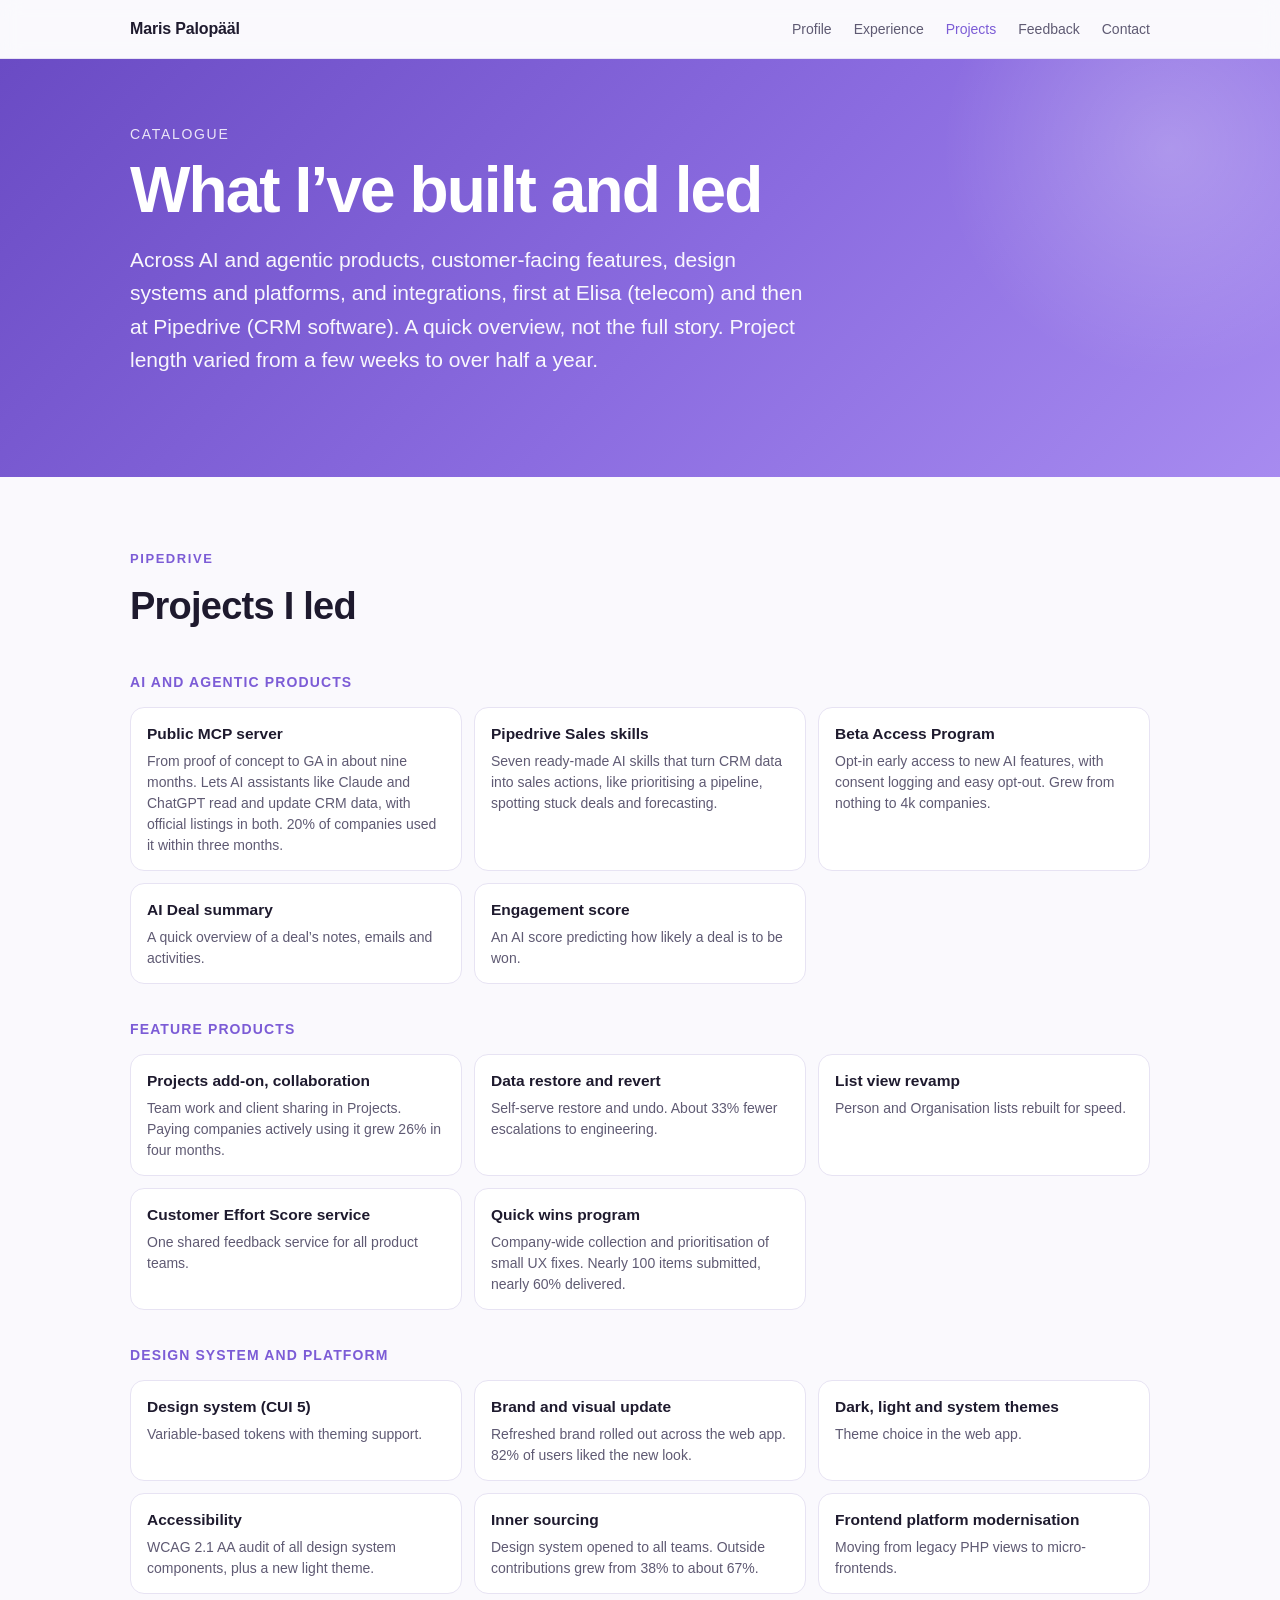
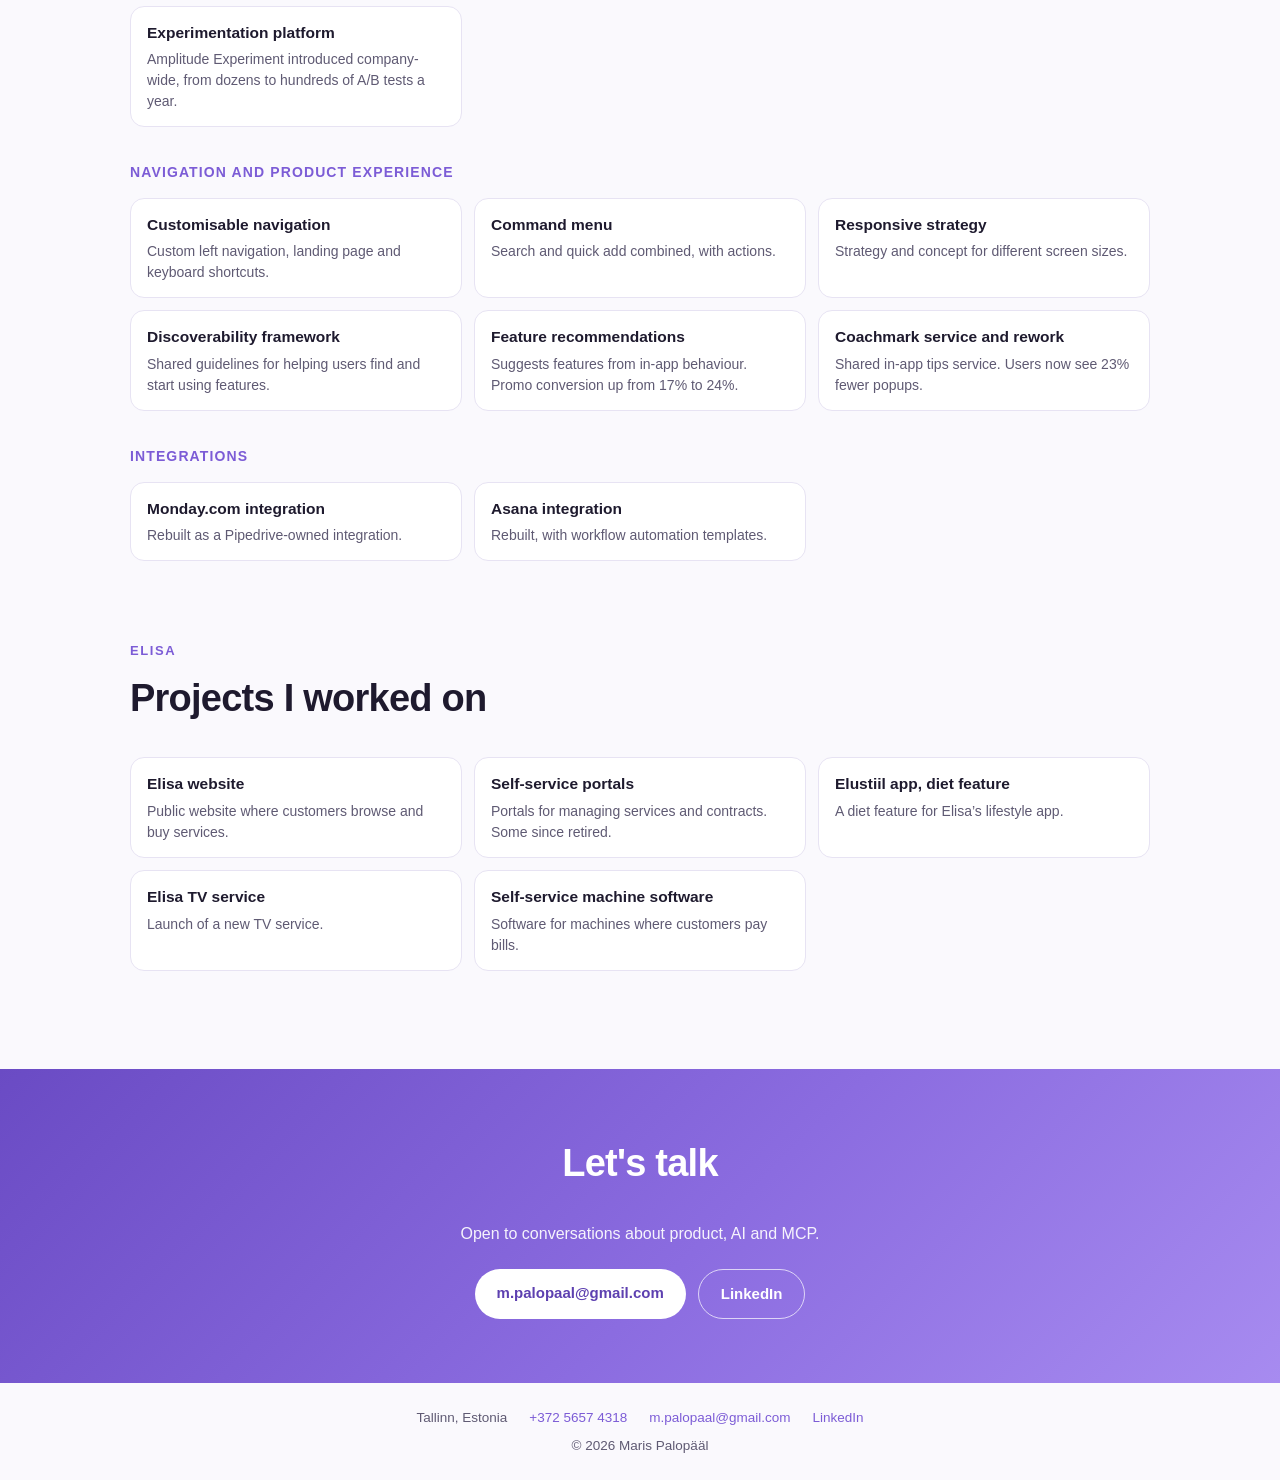
==== projects.html @ 15e2ba0c "Add Projects catalogue page and nav link Co-Authored-By: Claude Sonnet 5.5 <noreply@anthropic.com>" ====
<!doctype html>
<html lang="en">
<head>
<meta charset="utf-8">
<meta name="viewport" content="width=device-width, initial-scale=1">
<title>Projects · Maris Palopääl</title>
<meta name="description" content="An overview of the projects Maris Palopääl led at Pipedrive and worked on at Elisa.">
<link rel="stylesheet" href="styles.css">
</head>
<body>

<nav class="nav">
  <div class="wrap">
    <a class="brand" href="index.html">Maris Palopääl</a>
    <ul>
      <li><a href="index.html#profile">Profile</a></li>
      <li><a href="index.html#experience">Experience</a></li>
      <li><a href="projects.html" aria-current="page" class="active">Projects</a></li>
      <li><a href="index.html#feedback">Feedback</a></li>
      <li><a href="index.html#contact">Contact</a></li>
    </ul>
  </div>
</nav>

<header class="hero page-hero">
  <div class="wrap">
    <div class="eyebrow">Catalogue</div>
    <h1>What I’ve built and led</h1>
    <p class="lead">Across AI and agentic products, customer-facing features, design systems and platforms, and integrations, first at Elisa (telecom) and then at Pipedrive (CRM software). A quick overview, not the full story. Project length varied from a few weeks to over half a year.</p>
  </div>
</header>

<main class="wrap">

  <section>
    <div class="kicker">Pipedrive</div>
    <h2>Projects I led</h2>

    <h3 class="group">AI and agentic products</h3>
    <div class="cat">
      <article class="item"><b>Public MCP server</b><p>From proof of concept to GA in about nine months. Lets AI assistants like Claude and ChatGPT read and update CRM data, with official listings in both. 20% of companies used it within three months.</p></article>
      <article class="item"><b>Pipedrive Sales skills</b><p>Seven ready-made AI skills that turn CRM data into sales actions, like prioritising a pipeline, spotting stuck deals and forecasting.</p></article>
      <article class="item"><b>Beta Access Program</b><p>Opt-in early access to new AI features, with consent logging and easy opt-out. Grew from nothing to 4k companies.</p></article>
      <article class="item"><b>AI Deal summary</b><p>A quick overview of a deal’s notes, emails and activities.</p></article>
      <article class="item"><b>Engagement score</b><p>An AI score predicting how likely a deal is to be won.</p></article>
    </div>

    <h3 class="group">Feature products</h3>
    <div class="cat">
      <article class="item"><b>Projects add-on, collaboration</b><p>Team work and client sharing in Projects. Paying companies actively using it grew 26% in four months.</p></article>
      <article class="item"><b>Data restore and revert</b><p>Self-serve restore and undo. About 33% fewer escalations to engineering.</p></article>
      <article class="item"><b>List view revamp</b><p>Person and Organisation lists rebuilt for speed.</p></article>
      <article class="item"><b>Customer Effort Score service</b><p>One shared feedback service for all product teams.</p></article>
      <article class="item"><b>Quick wins program</b><p>Company-wide collection and prioritisation of small UX fixes. Nearly 100 items submitted, nearly 60% delivered.</p></article>
    </div>

    <h3 class="group">Design system and platform</h3>
    <div class="cat">
      <article class="item"><b>Design system (CUI 5)</b><p>Variable-based tokens with theming support.</p></article>
      <article class="item"><b>Brand and visual update</b><p>Refreshed brand rolled out across the web app. 82% of users liked the new look.</p></article>
      <article class="item"><b>Dark, light and system themes</b><p>Theme choice in the web app.</p></article>
      <article class="item"><b>Accessibility</b><p>WCAG 2.1 AA audit of all design system components, plus a new light theme.</p></article>
      <article class="item"><b>Inner sourcing</b><p>Design system opened to all teams. Outside contributions grew from 38% to about 67%.</p></article>
      <article class="item"><b>Frontend platform modernisation</b><p>Moving from legacy PHP views to micro-frontends.</p></article>
      <article class="item"><b>Experimentation platform</b><p>Amplitude Experiment introduced company-wide, from dozens to hundreds of A/B tests a year.</p></article>
    </div>

    <h3 class="group">Navigation and product experience</h3>
    <div class="cat">
      <article class="item"><b>Customisable navigation</b><p>Custom left navigation, landing page and keyboard shortcuts.</p></article>
      <article class="item"><b>Command menu</b><p>Search and quick add combined, with actions.</p></article>
      <article class="item"><b>Responsive strategy</b><p>Strategy and concept for different screen sizes.</p></article>
      <article class="item"><b>Discoverability framework</b><p>Shared guidelines for helping users find and start using features.</p></article>
      <article class="item"><b>Feature recommendations</b><p>Suggests features from in-app behaviour. Promo conversion up from 17% to 24%.</p></article>
      <article class="item"><b>Coachmark service and rework</b><p>Shared in-app tips service. Users now see 23% fewer popups.</p></article>
    </div>

    <h3 class="group">Integrations</h3>
    <div class="cat">
      <article class="item"><b>Monday.com integration</b><p>Rebuilt as a Pipedrive-owned integration.</p></article>
      <article class="item"><b>Asana integration</b><p>Rebuilt, with workflow automation templates.</p></article>
    </div>
  </section>

  <section>
    <div class="kicker">Elisa</div>
    <h2>Projects I worked on</h2>
    <div class="cat">
      <article class="item"><b>Elisa website</b><p>Public website where customers browse and buy services.</p></article>
      <article class="item"><b>Self-service portals</b><p>Portals for managing services and contracts. Some since retired.</p></article>
      <article class="item"><b>Elustiil app, diet feature</b><p>A diet feature for Elisa’s lifestyle app.</p></article>
      <article class="item"><b>Elisa TV service</b><p>Launch of a new TV service.</p></article>
      <article class="item"><b>Self-service machine software</b><p>Software for machines where customers pay bills.</p></article>
    </div>
  </section>

</main>

<section class="contact" id="contact">
  <div class="wrap">
    <h2>Let's talk</h2>
    <p>Open to conversations about product, AI and MCP.</p>
    <div class="btns" style="justify-content:center">
      <a class="btn" href="mailto:m.palopaal@gmail.com">m.palopaal@gmail.com</a>
      <a class="btn ghost" href="https://www.linkedin.com/in/maris-palop%C3%A4%C3%A4l-7a1974b2/" target="_blank" rel="noopener">LinkedIn</a>
    </div>
  </div>
</section>

<footer class="foot">
  <div class="wrap">
    <div class="foot-links">
      <span>Tallinn, Estonia</span>
      <a href="tel:+37256574318">+372 5657 4318</a>
      <a href="mailto:m.palopaal@gmail.com">m.palopaal@gmail.com</a>
      <a href="https://www.linkedin.com/in/maris-palop%C3%A4%C3%A4l-7a1974b2/" target="_blank" rel="noopener">LinkedIn</a>
    </div>
    <div>© 2026 Maris Palopääl</div>
  </div>
</footer>

</body>
</html>
---- styles.css ----
:root {
  --purple: #7c5cd6;
  --purple-deep: #5d40b0;
  --purple-light: #a58cee;
  --ink: #1e1a2e;
  --muted: #5f5a73;
  --bg: #faf9fd;
  --card: #ffffff;
  --line: #e7e3f3;
  --grad: linear-gradient(135deg, #6a4bc4 0%, #8b6ce0 55%, #a78bf0 100%);
  --grad-soft: linear-gradient(135deg, rgba(124, 92, 214, 0.1), rgba(167, 139, 240, 0.16));
  --radius: 18px;
  --max: 1060px;
}

@media (prefers-color-scheme: dark) {
  :root {
    --ink: #f1eefc;
    --muted: #b4aecb;
    --bg: #15121f;
    --card: #1e1a2e;
    --line: #2f2946;
    --grad-soft: linear-gradient(135deg, rgba(124, 92, 214, 0.22), rgba(167, 139, 240, 0.12));
  }
}

* { box-sizing: border-box; }
html { scroll-behavior: smooth; }
body {
  margin: 0;
  background: var(--bg);
  color: var(--ink);
  font-family: -apple-system, BlinkMacSystemFont, "Inter", "Segoe UI", Roboto, sans-serif;
  line-height: 1.6;
  -webkit-font-smoothing: antialiased;
}
a { color: var(--purple); text-decoration: none; }
a:hover { text-decoration: underline; }
.wrap { max-width: var(--max); margin: 0 auto; padding: 0 20px; }

/* Nav */
.nav {
  position: sticky; top: 0; z-index: 10;
  background: color-mix(in srgb, var(--bg) 85%, transparent);
  backdrop-filter: blur(10px);
  border-bottom: 1px solid var(--line);
}
.nav .wrap { display: flex; align-items: center; justify-content: space-between; height: 58px; }
.nav .brand { font-weight: 700; letter-spacing: -0.01em; color: var(--ink); }
.nav ul { display: flex; gap: 22px; list-style: none; margin: 0; padding: 0; }
.nav ul a { color: var(--muted); font-size: 14px; font-weight: 500; }
.nav ul a:hover { color: var(--purple); text-decoration: none; }

/* Hero */
.hero {
  background: var(--grad);
  color: #fff;
  padding: 88px 0 120px;
  position: relative;
  overflow: hidden;
}
.hero::after {
  content: "";
  position: absolute; right: -120px; top: -140px;
  width: 460px; height: 460px; border-radius: 50%;
  background: radial-gradient(circle, rgba(255,255,255,0.22), transparent 70%);
}
.hero-grid { display: grid; grid-template-columns: 1fr 300px; gap: 48px; align-items: center; position: relative; z-index: 1; }
.portrait {
  width: 300px; height: 300px; border-radius: 50%;
  object-fit: cover; object-position: 50% 28%;
  border: 5px solid rgba(255,255,255,0.85);
  box-shadow: 0 20px 50px rgba(30, 20, 70, 0.35);
}
@media (max-width: 760px) {
  .hero-grid { grid-template-columns: 1fr; gap: 28px; }
  .portrait { order: -1; width: 160px; height: 160px; }
}
.hero .eyebrow { font-size: 14px; letter-spacing: 0.12em; text-transform: uppercase; opacity: 0.85; }
.hero h1 { font-size: clamp(38px, 6vw, 64px); line-height: 1.05; margin: 12px 0 18px; letter-spacing: -0.03em; }
.hero p.lead { font-size: clamp(17px, 2vw, 21px); max-width: 680px; opacity: 0.95; margin: 0 0 28px; }
.btns { display: flex; flex-wrap: wrap; gap: 12px; }
.btn {
  display: inline-block; padding: 12px 22px; border-radius: 999px;
  font-weight: 600; font-size: 15px;
  background: #fff; color: var(--purple-deep);
}
.btn:hover { text-decoration: none; transform: translateY(-1px); }
.btn.ghost { background: transparent; color: #fff; border: 1.5px solid rgba(255,255,255,0.7); }

/* Stats */
.stats {
  margin-top: -64px; position: relative; z-index: 2;
  display: grid; grid-template-columns: repeat(auto-fit, minmax(160px, 1fr)); gap: 14px;
}
.stat {
  background: var(--card); border: 1px solid var(--line); border-radius: var(--radius);
  padding: 20px 18px; box-shadow: 0 10px 30px rgba(93, 64, 176, 0.1);
}
.stat b {
  display: block; font-size: 30px; line-height: 1.1; letter-spacing: -0.02em;
  background: var(--grad); -webkit-background-clip: text; background-clip: text; color: transparent;
}
.stat span { font-size: 13.5px; color: var(--muted); display: block; margin-top: 6px; }

/* Sections */
section { padding: 72px 0 8px; }
.kicker { font-size: 13px; letter-spacing: 0.12em; text-transform: uppercase; color: var(--purple); font-weight: 700; }
h2 { font-size: clamp(28px, 4vw, 38px); letter-spacing: -0.02em; margin: 6px 0 28px; }
.about { display: grid; grid-template-columns: 1.4fr 1fr; gap: 36px; align-items: start; }
.about p { margin: 0 0 14px; color: var(--muted); font-size: 17px; }
.chips { display: flex; flex-wrap: wrap; gap: 8px; }
.chip {
  padding: 6px 13px; border-radius: 999px; font-size: 13.5px; font-weight: 500;
  background: var(--grad-soft); color: var(--purple-deep); border: 1px solid var(--line);
}
@media (prefers-color-scheme: dark) { .chip { color: var(--purple-light); } }

/* Project cards */
.grid { display: grid; grid-template-columns: repeat(auto-fit, minmax(310px, 1fr)); gap: 20px; }
.card {
  background: var(--card); border: 1px solid var(--line); border-radius: var(--radius);
  padding: 26px; display: flex; flex-direction: column; gap: 12px;
  transition: box-shadow .2s, transform .2s;
}
.card:hover { box-shadow: 0 14px 34px rgba(93, 64, 176, 0.14); transform: translateY(-2px); }
.card.featured { grid-column: 1 / -1; background: var(--grad-soft); border-color: rgba(124,92,214,0.3); }
.card .meta { font-size: 13px; color: var(--purple); font-weight: 600; }
.card h3 { margin: 0; font-size: 22px; letter-spacing: -0.015em; }
.card p { margin: 0; color: var(--muted); }
.card ul { margin: 0; padding-left: 18px; color: var(--muted); font-size: 15px; }
.card li { margin-bottom: 5px; }
.metrics { display: flex; flex-wrap: wrap; gap: 10px; }
.metric {
  background: var(--grad); color: #fff; border-radius: 12px; padding: 8px 14px; font-size: 13.5px;
}
.metric b { font-size: 18px; display: block; line-height: 1.2; }
.featured .cols { display: grid; grid-template-columns: 1fr 1fr; gap: 24px; }
.featured h4 { margin: 0 0 8px; font-size: 14px; text-transform: uppercase; letter-spacing: 0.08em; color: var(--purple); }
details summary { cursor: pointer; color: var(--purple); font-weight: 600; font-size: 14.5px; }
details[open] summary { margin-bottom: 8px; }

/* Timeline */
.timeline { border-left: 2px solid var(--line); margin-left: 6px; padding-left: 28px; display: grid; gap: 30px; }
.job { position: relative; }
.job::before {
  content: ""; position: absolute; left: -37px; top: 7px; width: 14px; height: 14px; border-radius: 50%;
  background: var(--grad); box-shadow: 0 0 0 4px var(--bg);
}
.job .when { font-size: 13.5px; color: var(--purple); font-weight: 600; }
.job h3 { margin: 2px 0 2px; font-size: 20px; }
.job .org { color: var(--muted); font-size: 15px; margin-bottom: 8px; }
.job p, .job li { color: var(--muted); font-size: 15.5px; }
.job ul { padding-left: 18px; margin: 8px 0 0; }

/* Feedback */
.quotes { display: grid; grid-template-columns: repeat(auto-fit, minmax(310px, 1fr)); gap: 20px; }
blockquote {
  margin: 0; background: var(--card); border: 1px solid var(--line); border-radius: var(--radius);
  padding: 24px 24px 20px; position: relative;
}
blockquote::before {
  content: "\201C"; position: absolute; top: 4px; left: 18px; font-size: 64px; line-height: 1;
  background: var(--grad); -webkit-background-clip: text; background-clip: text; color: transparent;
}
blockquote p { margin: 22px 0 14px; font-size: 16px; }
blockquote footer { font-size: 14px; color: var(--muted); }
blockquote footer b { color: var(--ink); display: block; }
blockquote.wide { grid-column: 1 / -1; background: var(--grad-soft); }

/* Posts */
.posts { display: flex; flex-wrap: wrap; gap: 20px; }
.posts .card { max-width: 420px; align-items: flex-start; }
.snap { width: 100%; aspect-ratio: 16 / 10; object-fit: cover; display: block; border-radius: 12px; border: 1px solid var(--line); }
.snap.focus { object-position: 50% 40%; }
.btn.solid { background: var(--grad); color: #fff; }

/* Education */
.edu { display: grid; grid-template-columns: repeat(auto-fit, minmax(280px, 1fr)); gap: 20px; }

/* Footer */
.contact {
  margin: 90px 0 0; background: var(--grad); color: #fff; padding: 64px 0; text-align: center;
}
.contact h2 { margin-top: 0; }
.contact p { opacity: 0.92; margin: 0 0 22px; }
.foot { text-align: center; font-size: 13.5px; color: var(--muted); padding: 24px 0; }
.foot-links { display: flex; flex-wrap: wrap; justify-content: center; gap: 8px 22px; margin-bottom: 6px; }

@media (max-width: 760px) {
  .about, .featured .cols { grid-template-columns: 1fr; }
  .nav ul { gap: 12px; }
  .nav ul a { font-size: 13px; }
  .nav ul li:nth-child(n+5) { display: none; }
  .hero { padding: 64px 0 100px; }
}
blockquote p small { display:block; margin-top:6px; font-size:13.5px; color: var(--muted); }

/* Projects catalogue */
.nav ul a.active { color: var(--purple); }
.page-hero { padding: 64px 0 72px; }
.group { margin: 34px 0 14px; font-size: 14px; text-transform: uppercase; letter-spacing: 0.08em; color: var(--purple); }
.cat { display: grid; grid-template-columns: repeat(auto-fill, minmax(260px, 1fr)); gap: 12px; }
.item { background: var(--card); border: 1px solid var(--line); border-radius: 14px; padding: 14px 16px; }
.item b { display: block; font-size: 15.5px; margin-bottom: 4px; }
.item p { margin: 0; color: var(--muted); font-size: 14px; line-height: 1.5; }
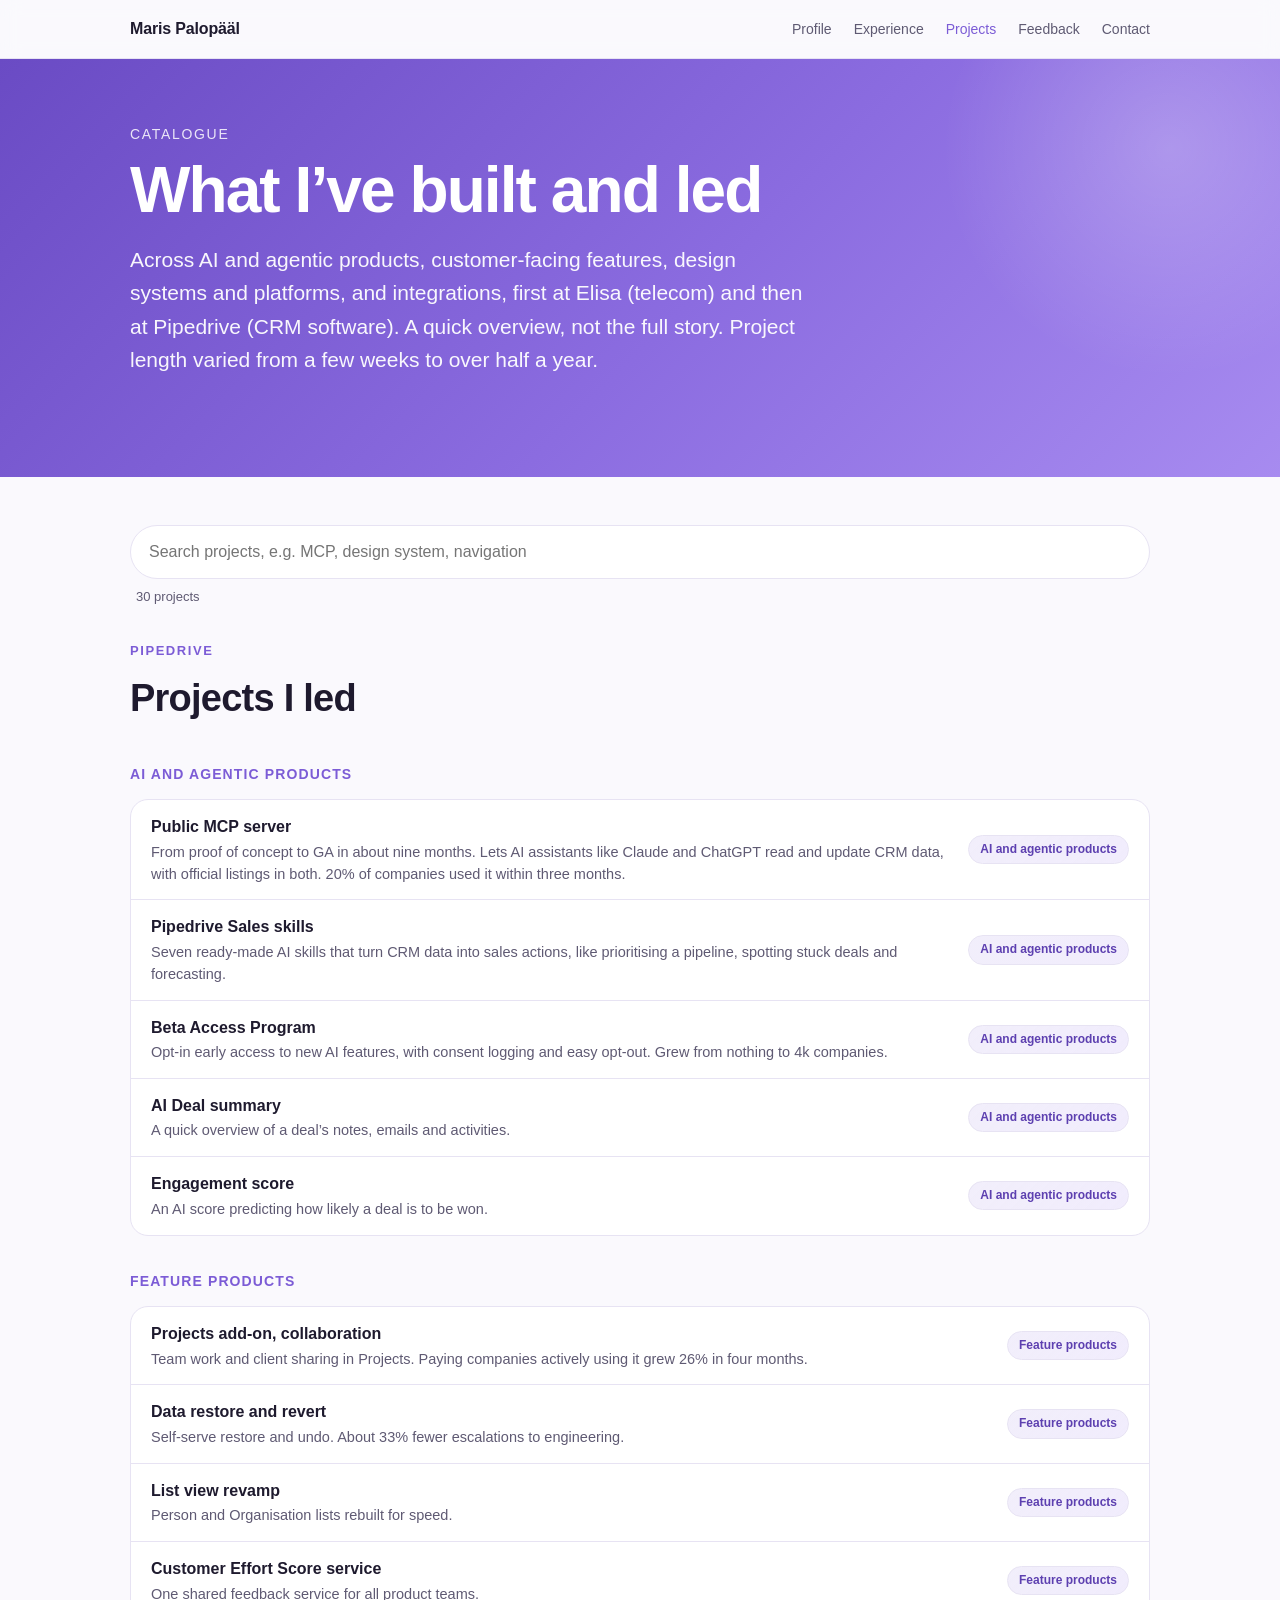
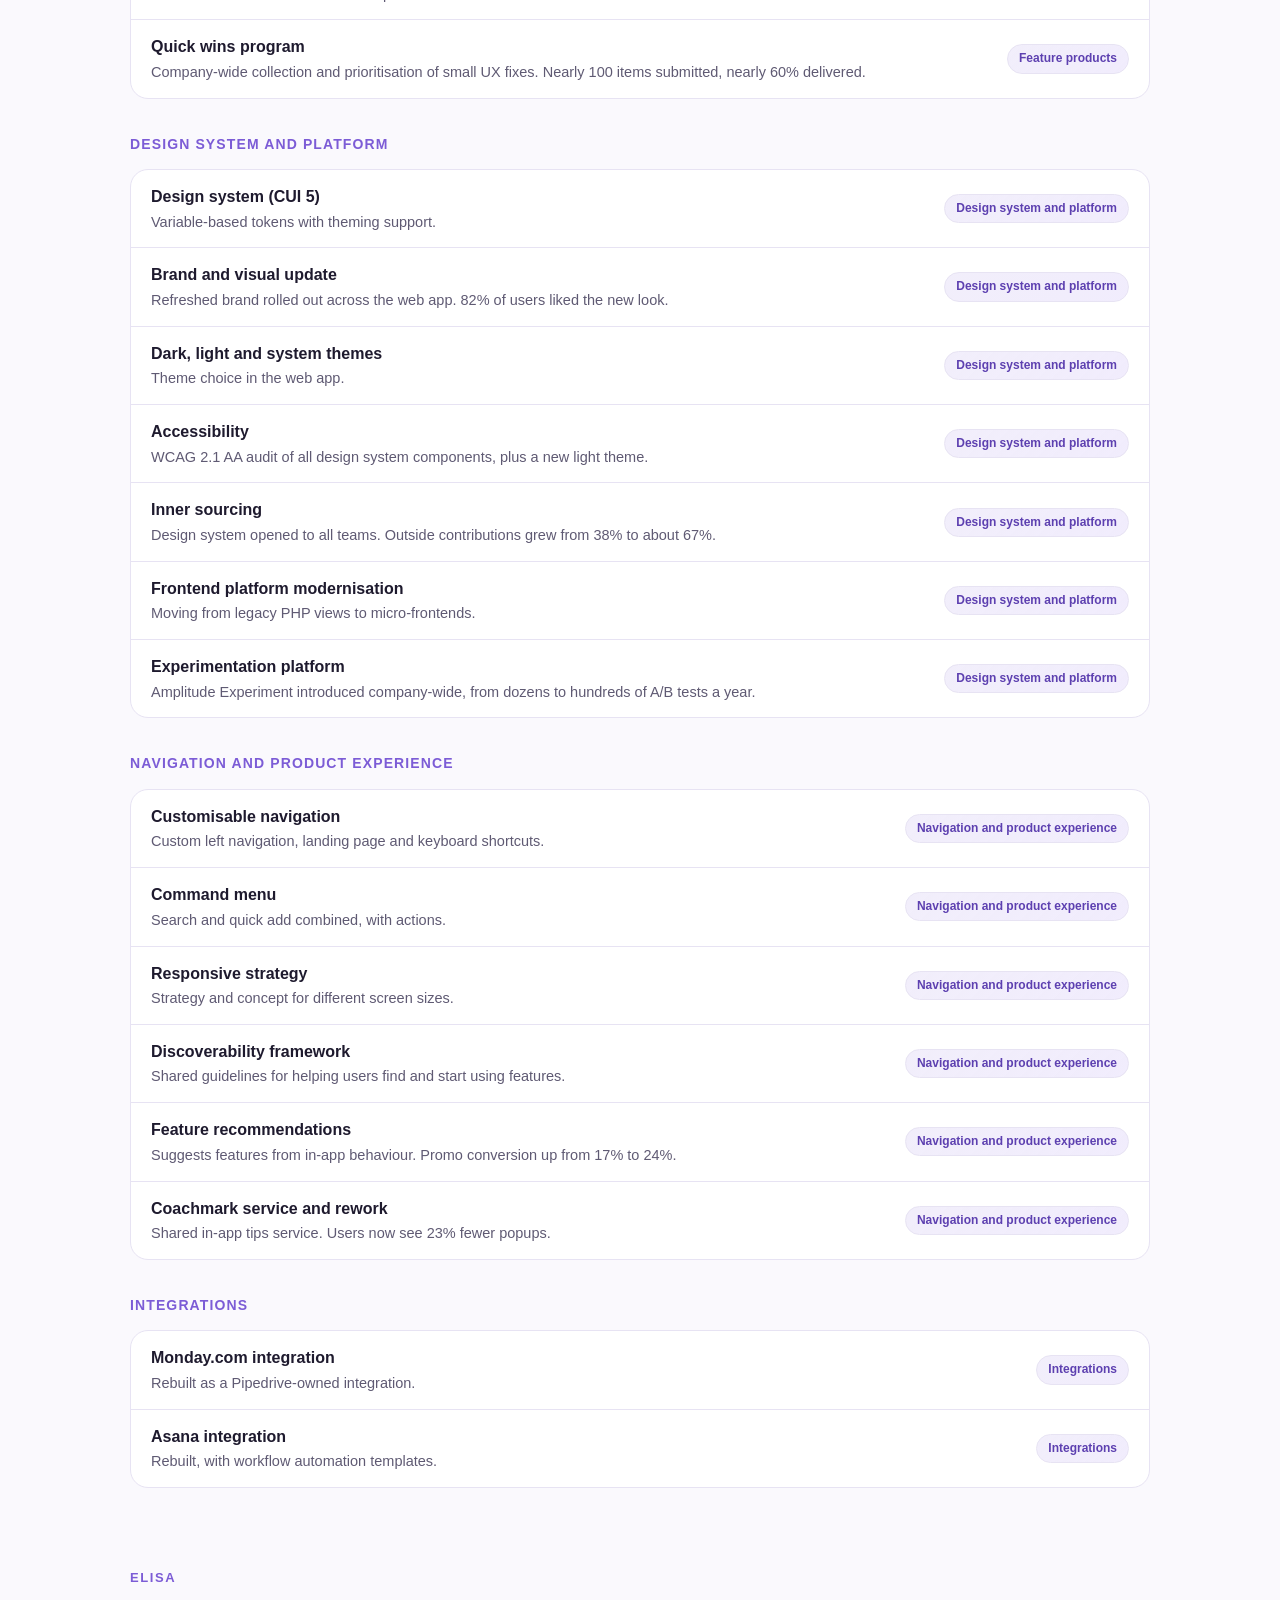
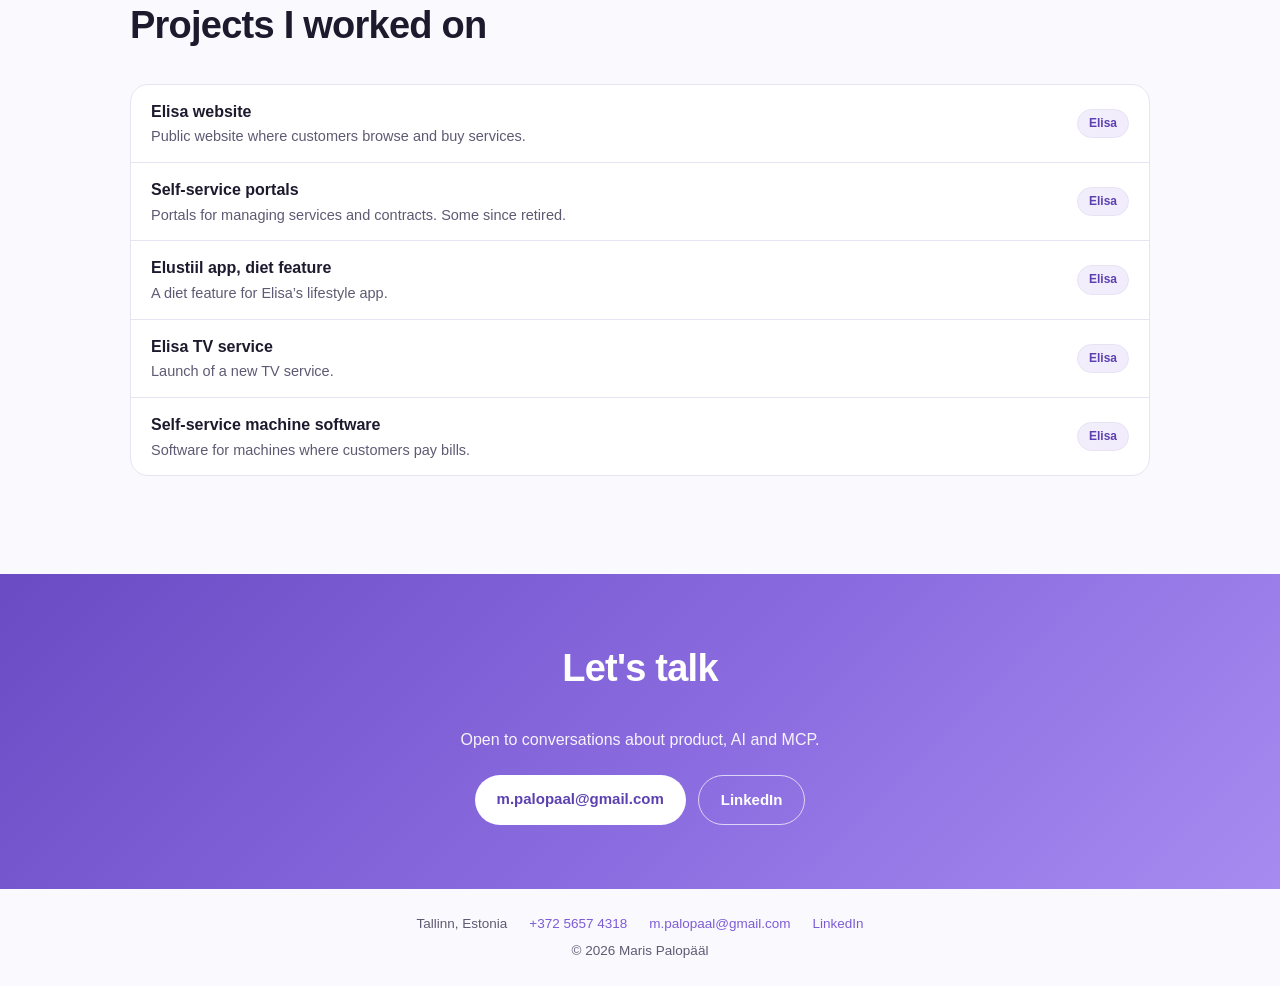
==== commit 6295fb94: "Projects page: listing layout with live search Co-Authored-By: Claude Sonnet 5.5 <noreply@anthropic." ====
--- a/projects.html
+++ b/projects.html
@@ -32,66 +32,81 @@
 
 <main class="wrap">
 
-  <section>
+  <div class="searchbar">
+    <input id="q" type="search" placeholder="Search projects, e.g. MCP, design system, navigation" aria-label="Search projects" autocomplete="off">
+    <div class="count" id="count" aria-live="polite"></div>
+  </div>
+
+  <section class="company">
     <div class="kicker">Pipedrive</div>
     <h2>Projects I led</h2>
 
+    <div class="block">
     <h3 class="group">AI and agentic products</h3>
-    <div class="cat">
-      <article class="item"><b>Public MCP server</b><p>From proof of concept to GA in about nine months. Lets AI assistants like Claude and ChatGPT read and update CRM data, with official listings in both. 20% of companies used it within three months.</p></article>
-      <article class="item"><b>Pipedrive Sales skills</b><p>Seven ready-made AI skills that turn CRM data into sales actions, like prioritising a pipeline, spotting stuck deals and forecasting.</p></article>
-      <article class="item"><b>Beta Access Program</b><p>Opt-in early access to new AI features, with consent logging and easy opt-out. Grew from nothing to 4k companies.</p></article>
-      <article class="item"><b>AI Deal summary</b><p>A quick overview of a deal’s notes, emails and activities.</p></article>
-      <article class="item"><b>Engagement score</b><p>An AI score predicting how likely a deal is to be won.</p></article>
+    <div class="list" role="list">
+      <article class="row" role="listitem"><div class="main"><b>Public MCP server</b><p>From proof of concept to GA in about nine months. Lets AI assistants like Claude and ChatGPT read and update CRM data, with official listings in both. 20% of companies used it within three months.</p></div><span class="tag">AI and agentic products</span></article>
+      <article class="row" role="listitem"><div class="main"><b>Pipedrive Sales skills</b><p>Seven ready-made AI skills that turn CRM data into sales actions, like prioritising a pipeline, spotting stuck deals and forecasting.</p></div><span class="tag">AI and agentic products</span></article>
+      <article class="row" role="listitem"><div class="main"><b>Beta Access Program</b><p>Opt-in early access to new AI features, with consent logging and easy opt-out. Grew from nothing to 4k companies.</p></div><span class="tag">AI and agentic products</span></article>
+      <article class="row" role="listitem"><div class="main"><b>AI Deal summary</b><p>A quick overview of a deal’s notes, emails and activities.</p></div><span class="tag">AI and agentic products</span></article>
+      <article class="row" role="listitem"><div class="main"><b>Engagement score</b><p>An AI score predicting how likely a deal is to be won.</p></div><span class="tag">AI and agentic products</span></article>
+    </div>
     </div>
 
+    <div class="block">
     <h3 class="group">Feature products</h3>
-    <div class="cat">
-      <article class="item"><b>Projects add-on, collaboration</b><p>Team work and client sharing in Projects. Paying companies actively using it grew 26% in four months.</p></article>
-      <article class="item"><b>Data restore and revert</b><p>Self-serve restore and undo. About 33% fewer escalations to engineering.</p></article>
-      <article class="item"><b>List view revamp</b><p>Person and Organisation lists rebuilt for speed.</p></article>
-      <article class="item"><b>Customer Effort Score service</b><p>One shared feedback service for all product teams.</p></article>
-      <article class="item"><b>Quick wins program</b><p>Company-wide collection and prioritisation of small UX fixes. Nearly 100 items submitted, nearly 60% delivered.</p></article>
+    <div class="list" role="list">
+      <article class="row" role="listitem"><div class="main"><b>Projects add-on, collaboration</b><p>Team work and client sharing in Projects. Paying companies actively using it grew 26% in four months.</p></div><span class="tag">Feature products</span></article>
+      <article class="row" role="listitem"><div class="main"><b>Data restore and revert</b><p>Self-serve restore and undo. About 33% fewer escalations to engineering.</p></div><span class="tag">Feature products</span></article>
+      <article class="row" role="listitem"><div class="main"><b>List view revamp</b><p>Person and Organisation lists rebuilt for speed.</p></div><span class="tag">Feature products</span></article>
+      <article class="row" role="listitem"><div class="main"><b>Customer Effort Score service</b><p>One shared feedback service for all product teams.</p></div><span class="tag">Feature products</span></article>
+      <article class="row" role="listitem"><div class="main"><b>Quick wins program</b><p>Company-wide collection and prioritisation of small UX fixes. Nearly 100 items submitted, nearly 60% delivered.</p></div><span class="tag">Feature products</span></article>
+    </div>
     </div>
 
+    <div class="block">
     <h3 class="group">Design system and platform</h3>
-    <div class="cat">
-      <article class="item"><b>Design system (CUI 5)</b><p>Variable-based tokens with theming support.</p></article>
-      <article class="item"><b>Brand and visual update</b><p>Refreshed brand rolled out across the web app. 82% of users liked the new look.</p></article>
-      <article class="item"><b>Dark, light and system themes</b><p>Theme choice in the web app.</p></article>
-      <article class="item"><b>Accessibility</b><p>WCAG 2.1 AA audit of all design system components, plus a new light theme.</p></article>
-      <article class="item"><b>Inner sourcing</b><p>Design system opened to all teams. Outside contributions grew from 38% to about 67%.</p></article>
-      <article class="item"><b>Frontend platform modernisation</b><p>Moving from legacy PHP views to micro-frontends.</p></article>
-      <article class="item"><b>Experimentation platform</b><p>Amplitude Experiment introduced company-wide, from dozens to hundreds of A/B tests a year.</p></article>
+    <div class="list" role="list">
+      <article class="row" role="listitem"><div class="main"><b>Design system (CUI 5)</b><p>Variable-based tokens with theming support.</p></div><span class="tag">Design system and platform</span></article>
+      <article class="row" role="listitem"><div class="main"><b>Brand and visual update</b><p>Refreshed brand rolled out across the web app. 82% of users liked the new look.</p></div><span class="tag">Design system and platform</span></article>
+      <article class="row" role="listitem"><div class="main"><b>Dark, light and system themes</b><p>Theme choice in the web app.</p></div><span class="tag">Design system and platform</span></article>
+      <article class="row" role="listitem"><div class="main"><b>Accessibility</b><p>WCAG 2.1 AA audit of all design system components, plus a new light theme.</p></div><span class="tag">Design system and platform</span></article>
+      <article class="row" role="listitem"><div class="main"><b>Inner sourcing</b><p>Design system opened to all teams. Outside contributions grew from 38% to about 67%.</p></div><span class="tag">Design system and platform</span></article>
+      <article class="row" role="listitem"><div class="main"><b>Frontend platform modernisation</b><p>Moving from legacy PHP views to micro-frontends.</p></div><span class="tag">Design system and platform</span></article>
+      <article class="row" role="listitem"><div class="main"><b>Experimentation platform</b><p>Amplitude Experiment introduced company-wide, from dozens to hundreds of A/B tests a year.</p></div><span class="tag">Design system and platform</span></article>
+    </div>
     </div>
 
+    <div class="block">
     <h3 class="group">Navigation and product experience</h3>
-    <div class="cat">
-      <article class="item"><b>Customisable navigation</b><p>Custom left navigation, landing page and keyboard shortcuts.</p></article>
-      <article class="item"><b>Command menu</b><p>Search and quick add combined, with actions.</p></article>
-      <article class="item"><b>Responsive strategy</b><p>Strategy and concept for different screen sizes.</p></article>
-      <article class="item"><b>Discoverability framework</b><p>Shared guidelines for helping users find and start using features.</p></article>
-      <article class="item"><b>Feature recommendations</b><p>Suggests features from in-app behaviour. Promo conversion up from 17% to 24%.</p></article>
-      <article class="item"><b>Coachmark service and rework</b><p>Shared in-app tips service. Users now see 23% fewer popups.</p></article>
+    <div class="list" role="list">
+      <article class="row" role="listitem"><div class="main"><b>Customisable navigation</b><p>Custom left navigation, landing page and keyboard shortcuts.</p></div><span class="tag">Navigation and product experience</span></article>
+      <article class="row" role="listitem"><div class="main"><b>Command menu</b><p>Search and quick add combined, with actions.</p></div><span class="tag">Navigation and product experience</span></article>
+      <article class="row" role="listitem"><div class="main"><b>Responsive strategy</b><p>Strategy and concept for different screen sizes.</p></div><span class="tag">Navigation and product experience</span></article>
+      <article class="row" role="listitem"><div class="main"><b>Discoverability framework</b><p>Shared guidelines for helping users find and start using features.</p></div><span class="tag">Navigation and product experience</span></article>
+      <article class="row" role="listitem"><div class="main"><b>Feature recommendations</b><p>Suggests features from in-app behaviour. Promo conversion up from 17% to 24%.</p></div><span class="tag">Navigation and product experience</span></article>
+      <article class="row" role="listitem"><div class="main"><b>Coachmark service and rework</b><p>Shared in-app tips service. Users now see 23% fewer popups.</p></div><span class="tag">Navigation and product experience</span></article>
+    </div>
     </div>
 
+    <div class="block">
     <h3 class="group">Integrations</h3>
-    <div class="cat">
-      <article class="item"><b>Monday.com integration</b><p>Rebuilt as a Pipedrive-owned integration.</p></article>
-      <article class="item"><b>Asana integration</b><p>Rebuilt, with workflow automation templates.</p></article>
+    <div class="list" role="list">
+      <article class="row" role="listitem"><div class="main"><b>Monday.com integration</b><p>Rebuilt as a Pipedrive-owned integration.</p></div><span class="tag">Integrations</span></article>
+      <article class="row" role="listitem"><div class="main"><b>Asana integration</b><p>Rebuilt, with workflow automation templates.</p></div><span class="tag">Integrations</span></article>
+    </div>
     </div>
   </section>
 
-  <section>
+  <section class="company">
     <div class="kicker">Elisa</div>
     <h2>Projects I worked on</h2>
-    <div class="cat">
-      <article class="item"><b>Elisa website</b><p>Public website where customers browse and buy services.</p></article>
-      <article class="item"><b>Self-service portals</b><p>Portals for managing services and contracts. Some since retired.</p></article>
-      <article class="item"><b>Elustiil app, diet feature</b><p>A diet feature for Elisa’s lifestyle app.</p></article>
-      <article class="item"><b>Elisa TV service</b><p>Launch of a new TV service.</p></article>
-      <article class="item"><b>Self-service machine software</b><p>Software for machines where customers pay bills.</p></article>
-    </div>
+    <div class="block"><div class="list" role="list">
+      <article class="row" role="listitem"><div class="main"><b>Elisa website</b><p>Public website where customers browse and buy services.</p></div><span class="tag">Elisa</span></article>
+      <article class="row" role="listitem"><div class="main"><b>Self-service portals</b><p>Portals for managing services and contracts. Some since retired.</p></div><span class="tag">Elisa</span></article>
+      <article class="row" role="listitem"><div class="main"><b>Elustiil app, diet feature</b><p>A diet feature for Elisa’s lifestyle app.</p></div><span class="tag">Elisa</span></article>
+      <article class="row" role="listitem"><div class="main"><b>Elisa TV service</b><p>Launch of a new TV service.</p></div><span class="tag">Elisa</span></article>
+      <article class="row" role="listitem"><div class="main"><b>Self-service machine software</b><p>Software for machines where customers pay bills.</p></div><span class="tag">Elisa</span></article>
+    </div></div>
   </section>
 
 </main>
@@ -119,5 +134,26 @@
   </div>
 </footer>
 
+<script>
+(function () {
+  var q = document.getElementById('q'), count = document.getElementById('count');
+  var rows = Array.prototype.slice.call(document.querySelectorAll('.row'));
+  function run() {
+    var t = q.value.trim().toLowerCase(), shown = 0;
+    rows.forEach(function (r) {
+      var hit = !t || (r.textContent + ' ' + r.closest('.company').querySelector('.kicker').textContent).toLowerCase().indexOf(t) > -1;
+      r.hidden = !hit; if (hit) shown++;
+    });
+    document.querySelectorAll('.block').forEach(function (b) {
+      b.hidden = !b.querySelector('.row:not([hidden])');
+    });
+    document.querySelectorAll('.company').forEach(function (c) {
+      c.hidden = !c.querySelector('.row:not([hidden])');
+    });
+    count.textContent = t ? shown + ' of ' + rows.length + ' projects' : rows.length + ' projects';
+  }
+  q.addEventListener('input', run); run();
+})();
+</script>
 </body>
 </html>
--- a/styles.css
+++ b/styles.css
@@ -200,7 +200,18 @@
 .nav ul a.active { color: var(--purple); }
 .page-hero { padding: 64px 0 72px; }
 .group { margin: 34px 0 14px; font-size: 14px; text-transform: uppercase; letter-spacing: 0.08em; color: var(--purple); }
-.cat { display: grid; grid-template-columns: repeat(auto-fill, minmax(260px, 1fr)); gap: 12px; }
-.item { background: var(--card); border: 1px solid var(--line); border-radius: 14px; padding: 14px 16px; }
-.item b { display: block; font-size: 15.5px; margin-bottom: 4px; }
-.item p { margin: 0; color: var(--muted); font-size: 14px; line-height: 1.5; }
+.searchbar { margin-top: 36px; position: sticky; top: 58px; z-index: 5; background: var(--bg); padding: 12px 0 10px; }
+#q { width: 100%; font: inherit; font-size: 16px; padding: 13px 18px; border-radius: 999px; border: 1.5px solid var(--line); background: var(--card); color: var(--ink); }
+#q:focus { outline: none; border-color: var(--purple); box-shadow: 0 0 0 4px rgba(124, 92, 214, 0.15); }
+.count { font-size: 13px; color: var(--muted); margin: 8px 6px 0; }
+.page-hero + main section:first-of-type { padding-top: 24px; }
+.list { background: var(--card); border: 1px solid var(--line); border-radius: var(--radius); overflow: hidden; }
+.row { display: flex; align-items: center; justify-content: space-between; gap: 18px; padding: 14px 20px; border-top: 1px solid var(--line); transition: background .15s; }
+.row:first-child { border-top: 0; }
+.row:hover { background: var(--grad-soft); }
+.row b { display: block; font-size: 16px; }
+.row p { margin: 2px 0 0; color: var(--muted); font-size: 14.5px; line-height: 1.5; }
+.tag { flex: none; font-size: 12px; font-weight: 600; padding: 4px 11px; border-radius: 999px; background: var(--grad-soft); color: var(--purple-deep); border: 1px solid var(--line); white-space: nowrap; }
+@media (prefers-color-scheme: dark) { .tag { color: var(--purple-light); } }
+[hidden] { display: none !important; }
+@media (max-width: 760px) { .row { flex-direction: column; align-items: flex-start; gap: 8px; } }
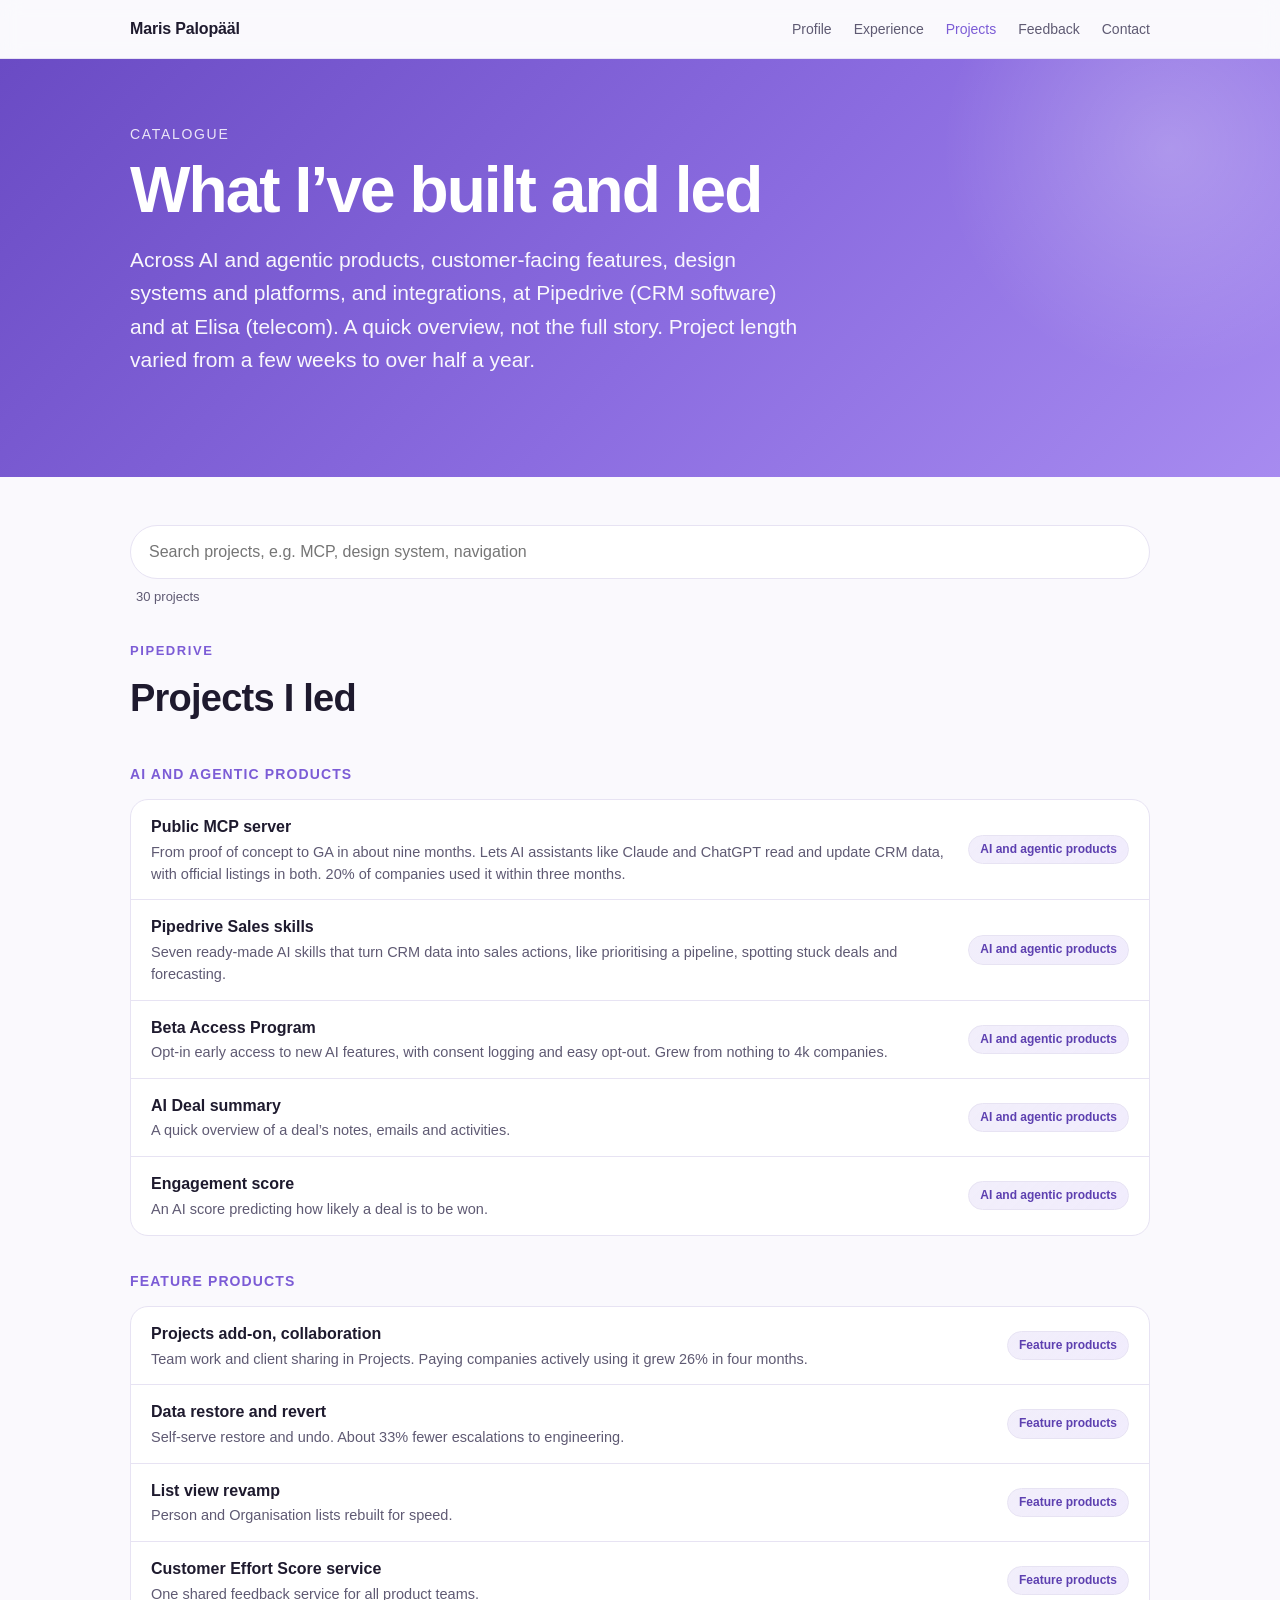
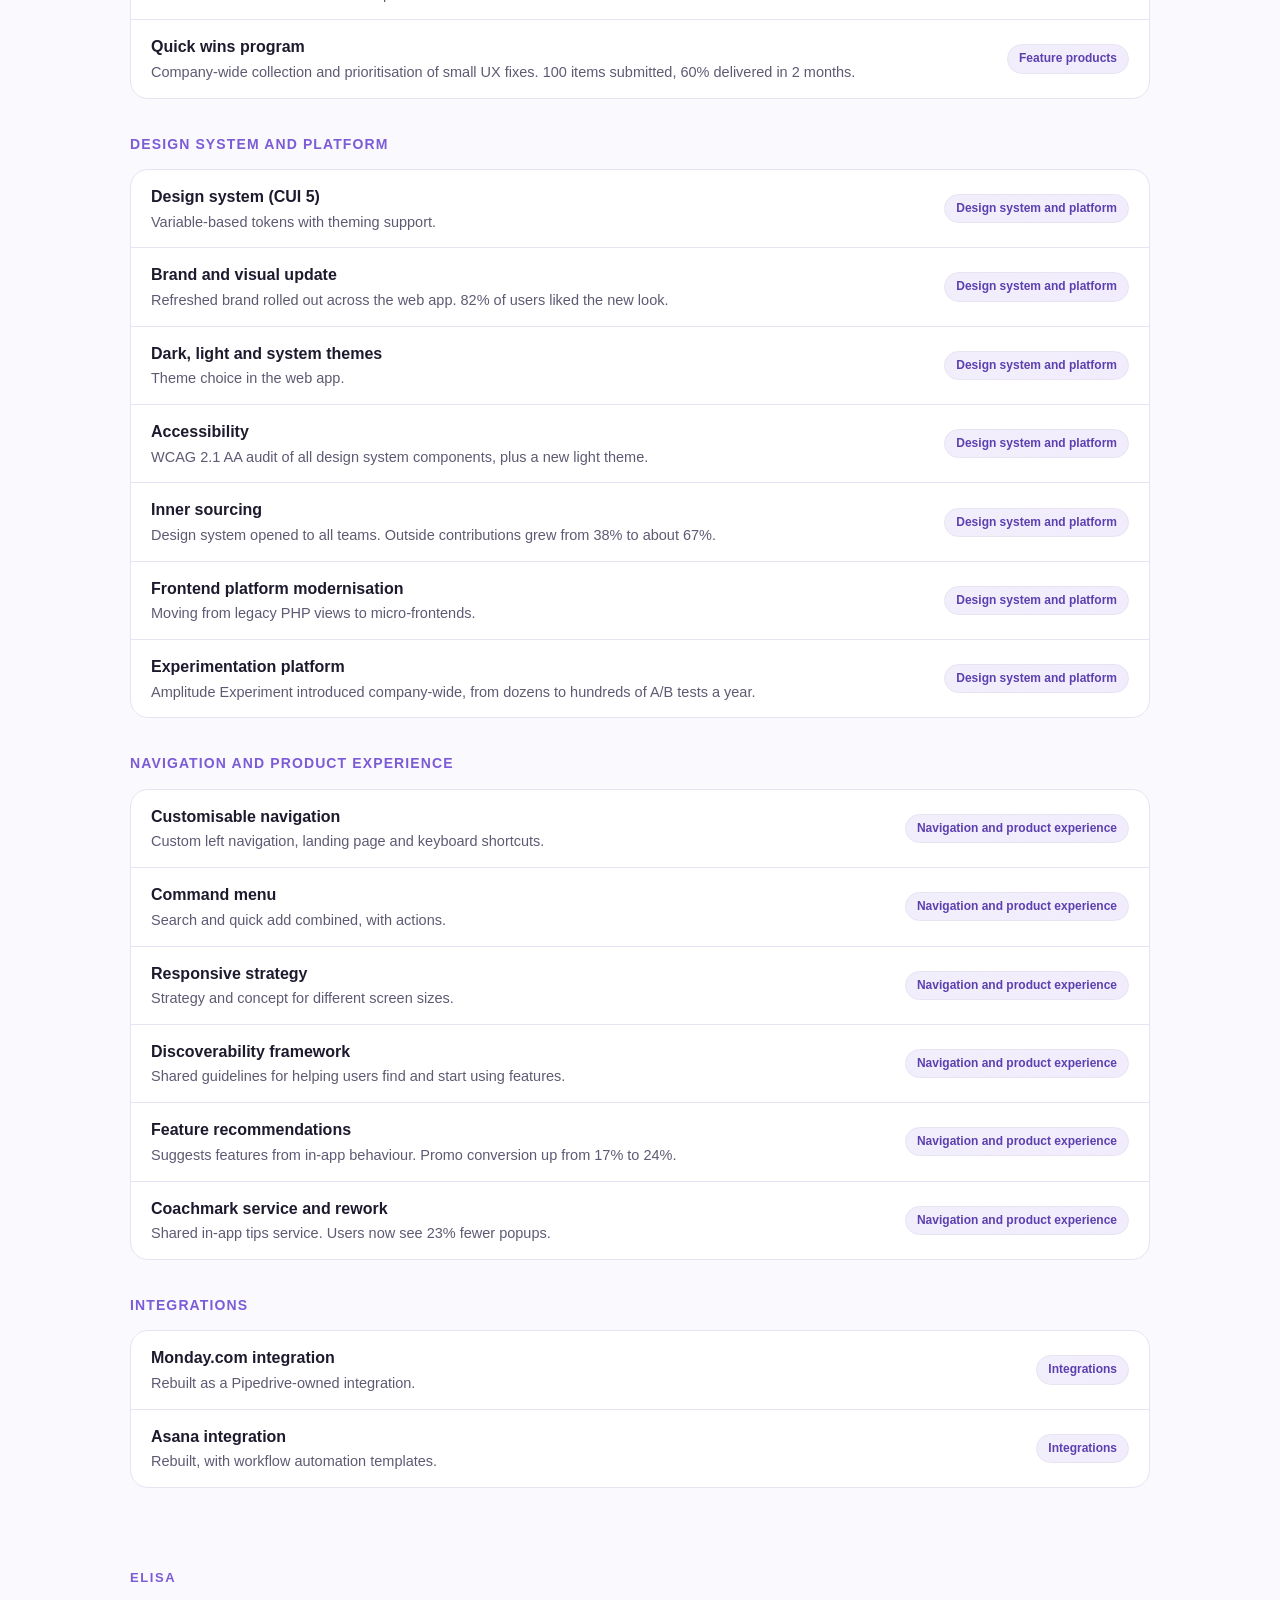
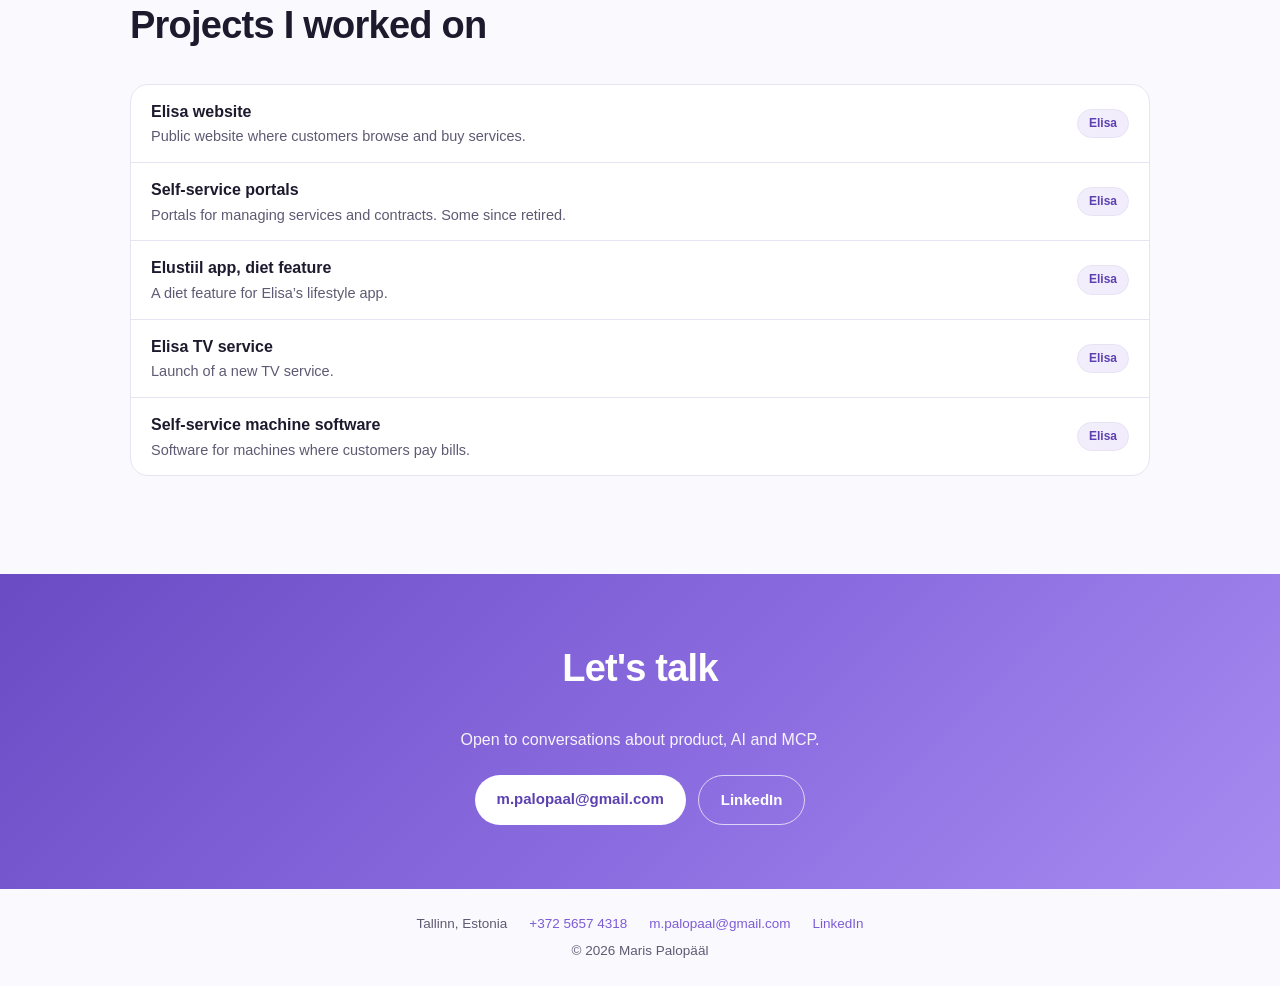
==== commit 107e3537: "New hero copy, remove stat tiles, tweak Projects page copy Co-Authored-By: Claude Sonnet 5.5 <norepl" ====
--- a/projects.html
+++ b/projects.html
@@ -26,7 +26,7 @@
   <div class="wrap">
     <div class="eyebrow">Catalogue</div>
     <h1>What I’ve built and led</h1>
-    <p class="lead">Across AI and agentic products, customer-facing features, design systems and platforms, and integrations, first at Elisa (telecom) and then at Pipedrive (CRM software). A quick overview, not the full story. Project length varied from a few weeks to over half a year.</p>
+    <p class="lead">Across AI and agentic products, customer-facing features, design systems and platforms, and integrations, at Pipedrive (CRM software) and at Elisa (telecom). A quick overview, not the full story. Project length varied from a few weeks to over half a year.</p>
   </div>
 </header>
 
@@ -59,7 +59,7 @@
       <article class="row" role="listitem"><div class="main"><b>Data restore and revert</b><p>Self-serve restore and undo. About 33% fewer escalations to engineering.</p></div><span class="tag">Feature products</span></article>
       <article class="row" role="listitem"><div class="main"><b>List view revamp</b><p>Person and Organisation lists rebuilt for speed.</p></div><span class="tag">Feature products</span></article>
       <article class="row" role="listitem"><div class="main"><b>Customer Effort Score service</b><p>One shared feedback service for all product teams.</p></div><span class="tag">Feature products</span></article>
-      <article class="row" role="listitem"><div class="main"><b>Quick wins program</b><p>Company-wide collection and prioritisation of small UX fixes. Nearly 100 items submitted, nearly 60% delivered.</p></div><span class="tag">Feature products</span></article>
+      <article class="row" role="listitem"><div class="main"><b>Quick wins program</b><p>Company-wide collection and prioritisation of small UX fixes. 100 items submitted, 60% delivered in 2 months.</p></div><span class="tag">Feature products</span></article>
     </div>
     </div>
 
--- a/styles.css
+++ b/styles.css
@@ -55,7 +55,7 @@
 .hero {
   background: var(--grad);
   color: #fff;
-  padding: 88px 0 120px;
+  padding: 88px 0 96px;
   position: relative;
   overflow: hidden;
 }
@@ -192,7 +192,7 @@
   .nav ul { gap: 12px; }
   .nav ul a { font-size: 13px; }
   .nav ul li:nth-child(n+5) { display: none; }
-  .hero { padding: 64px 0 100px; }
+  .hero { padding: 64px 0 72px; }
 }
 blockquote p small { display:block; margin-top:6px; font-size:13.5px; color: var(--muted); }
 
